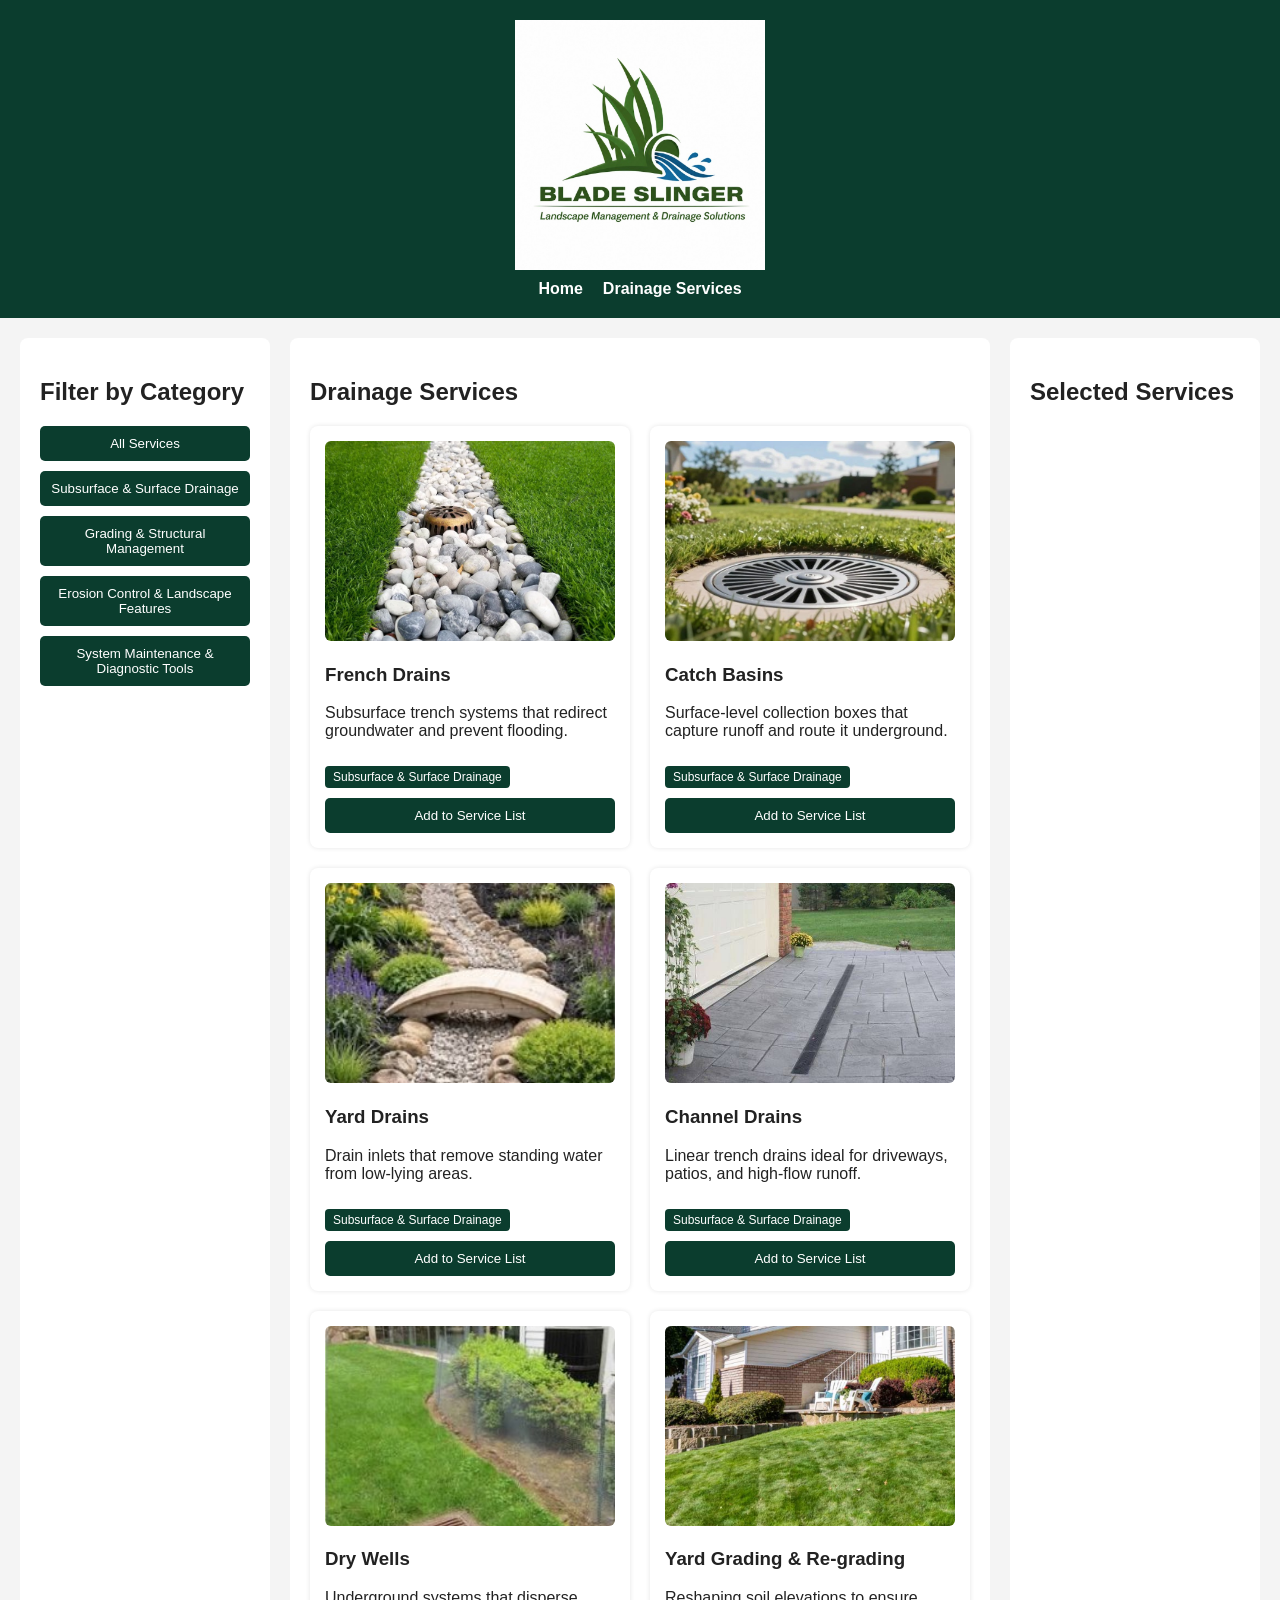
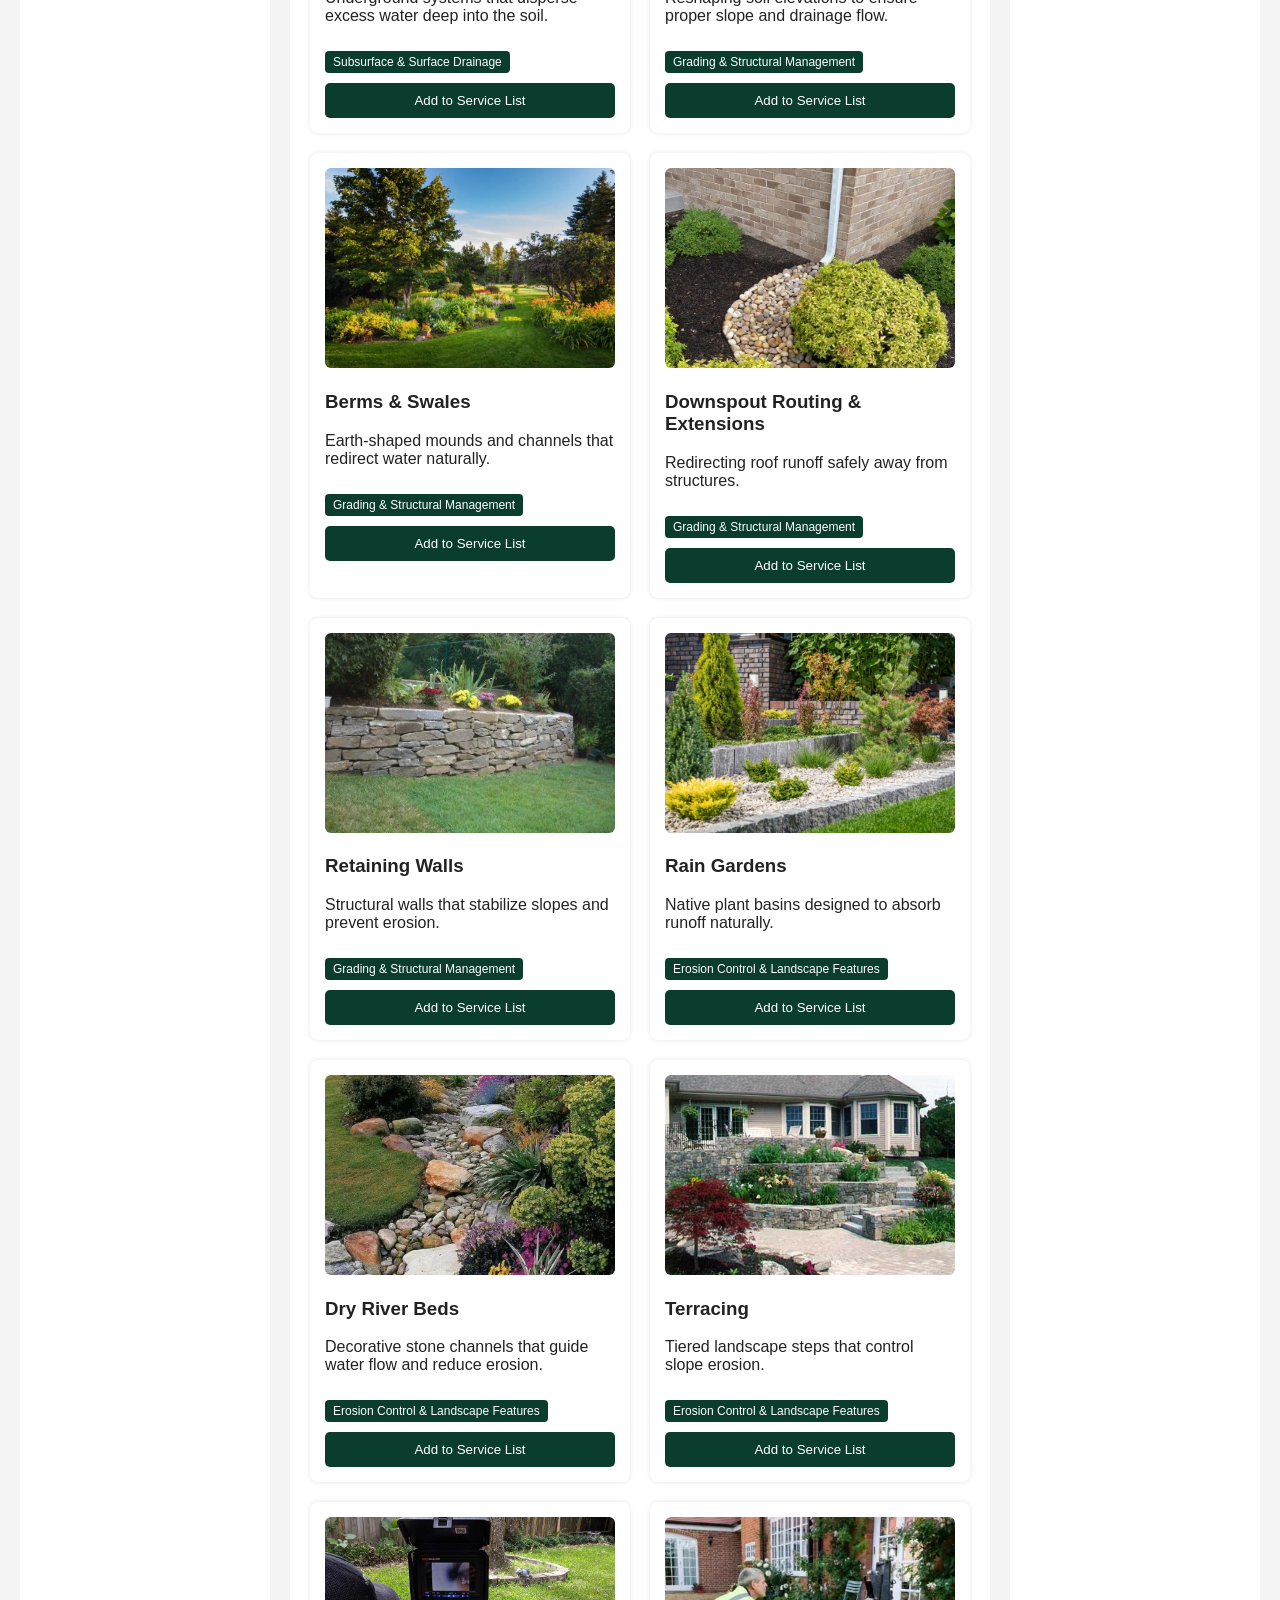
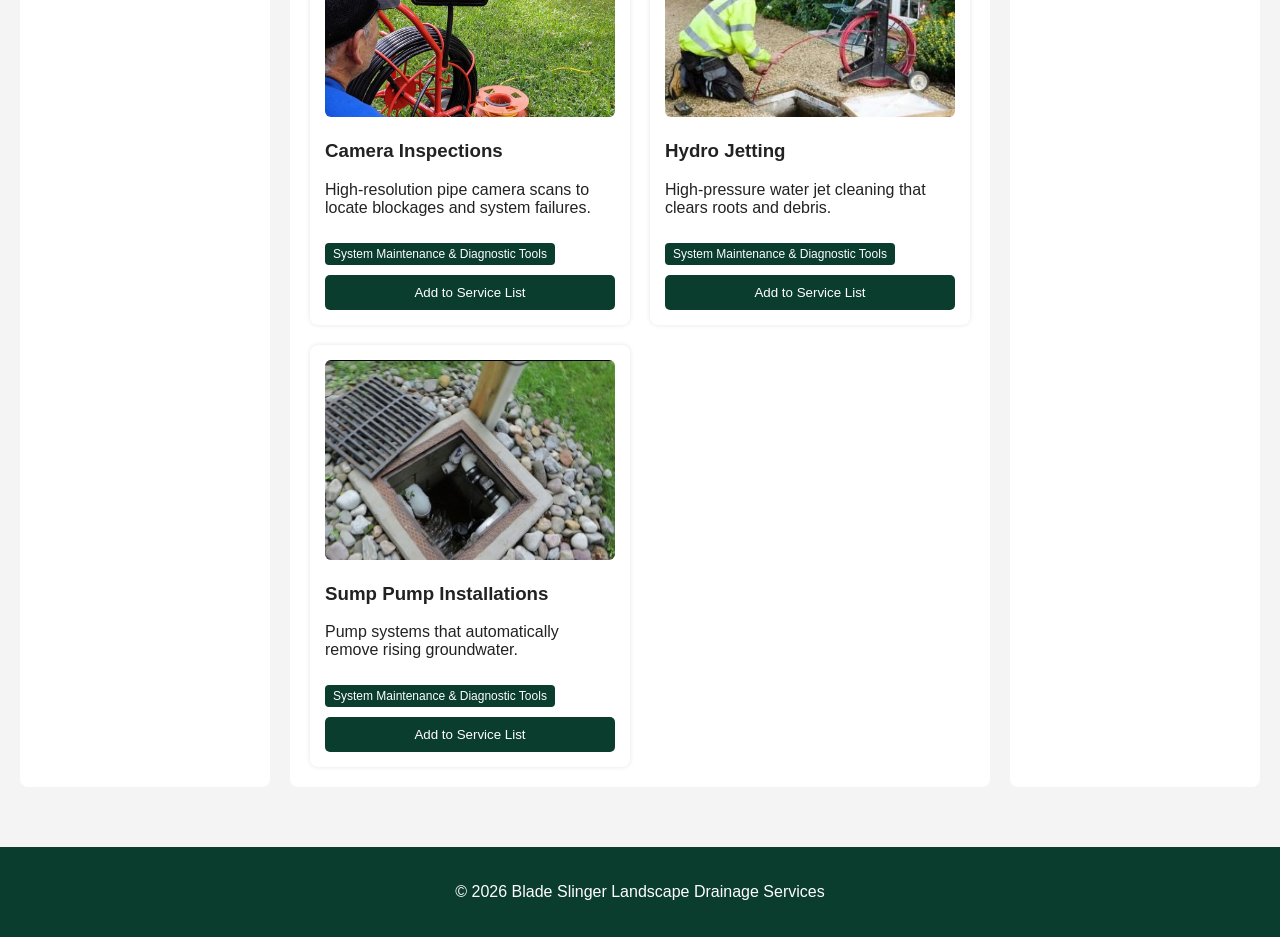
==== catalog.html @ a4fab601 "Initial Commit - Dynamic Engine" ====
<!DOCTYPE html>
<html lang="en">
<head>
  <meta charset="UTF-8" />
  <title>Drainage Service Catalog</title>
  <link rel="stylesheet" href="styles.css" />
</head>

<body>

<header class="site-header">
  <div class="header-center">
    <img src="assets/images/logo.jpg" alt="Blade Slinger Logo" class="site-logo">

    <nav class="site-nav">
      <a href="index.html">Home</a>
      <a href="catalog.html">Drainage Services</a>
    </nav>
  </div>
</header>

  <main class="catalog-layout">

    <aside class="filters">
      <h2>Filter by Category</h2>
      <button class="filter-button" data-category="All">All Services</button>
      <button class="filter-button" data-category="Subsurface & Surface Drainage">Subsurface & Surface Drainage</button>
      <button class="filter-button" data-category="Grading & Structural Management">Grading & Structural Management</button>
      <button class="filter-button" data-category="Erosion Control & Landscape Features">Erosion Control & Landscape Features</button>
      <button class="filter-button" data-category="System Maintenance & Diagnostic Tools">System Maintenance & Diagnostic Tools</button>
    </aside>

    <section class="grid-section">
      <h2>Drainage Services</h2>
      <div id="product-grid"></div>
    </section>

    <aside class="cart">
      <h2>Selected Services</h2>
      <ul id="cart-list"></ul>
    </aside>

  </main>

  <footer class="site-footer">
    <p>&copy; 2026 Blade Slinger Landscape Drainage Services</p>
  </footer>

  <script src="app.js"></script>
</body>
</html>
---- styles.css ----
/* -----------------------------------
   GLOBAL STYLES
----------------------------------- */

body {
  margin: 0;
  font-family: Arial, sans-serif;
  background: #f4f4f4;
  color: #222;
}

a {
  text-decoration: none;
  color: inherit;
}

/* -----------------------------------
   HEADER WITH CENTERED LOGO
----------------------------------- */

/* HEADER WITH CENTERED LOGO + NAV UNDER IT */
.site-header {
  background: #0b3d2e;
  padding: 20px 0;
  display: flex;
  justify-content: center;
  align-items: center;
}

.header-center {
  display: flex;
  flex-direction: column;   /* stack logo + nav vertically */
  justify-content: center;
  align-items: center;
  width: 100%;
}

.site-logo {
  height: 250px;
  width: auto;
  margin-bottom: 10px;      /* space between logo and nav */
}

/* NAVIGATION CENTERED UNDER LOGO */
.site-nav {
  display: flex;
  gap: 20px;
}

.site-nav a,
.cart-badge {
  color: white;
  font-weight: bold;
}


/* -----------------------------------
   HERO SECTION (HOME PAGE)
----------------------------------- */

.hero {
  padding: 80px 20px;
  text-align: center;
  background: #e8f5e9;
}

.hero h2 {
  margin-bottom: 10px;
}

.hero-btn {
  display: inline-block;
  margin-top: 20px;
  padding: 12px 25px;
  background: #0b3d2e;
  color: white;
  border-radius: 5px;
}

/* -----------------------------------
   CATALOG LAYOUT
----------------------------------- */

.catalog-layout {
  display: grid;
  grid-template-columns: 250px 1fr 250px;
  gap: 20px;
  padding: 20px;
}

/* FILTER PANEL */

.filters {
  background: white;
  padding: 20px;
  border-radius: 8px;
}

.filter-button {
  width: 100%;
  padding: 10px;
  margin-bottom: 10px;
  background: #0b3d2e;
  color: white;
  border: none;
  border-radius: 5px;
  cursor: pointer;
}

/* PRODUCT GRID */

.grid-section {
  background: white;
  padding: 20px;
  border-radius: 8px;
}

#product-grid {
  display: grid;
  grid-template-columns: repeat(auto-fill, minmax(260px, 1fr));
  gap: 20px;
}

/* SERVICE CARDS */

.service-card {
  background: #ffffff;
  border-radius: 8px;
  padding: 15px;
  box-shadow: 0 0 5px rgba(0,0,0,0.1);
}

/* FORCE ALL IMAGES SAME SIZE */
.service-card img {
  width: 100%;
  height: 200px;      /* adjust height here */
  object-fit: cover;  /* keeps images from stretching */
  border-radius: 6px;
}

.category-tag {
  display: inline-block;
  margin-top: 10px;
  padding: 4px 8px;
  background: #0b3d2e;
  color: white;
  border-radius: 4px;
  font-size: 12px;
}

.service-card button {
  margin-top: 10px;
  padding: 10px;
  width: 100%;
  background: #0b3d2e;
  color: white;
  border: none;
  border-radius: 5px;
  cursor: pointer;
}

/* -----------------------------------
   CART PANEL
----------------------------------- */

.cart {
  background: white;
  padding: 20px;
  border-radius: 8px;
}

.cart ul {
  padding-left: 20px;
}

/* -----------------------------------
   FOOTER
----------------------------------- */

.site-footer {
  text-align: center;
  padding: 20px;
  background: #0b3d2e;
  color: white;
  margin-top: 40px;
}
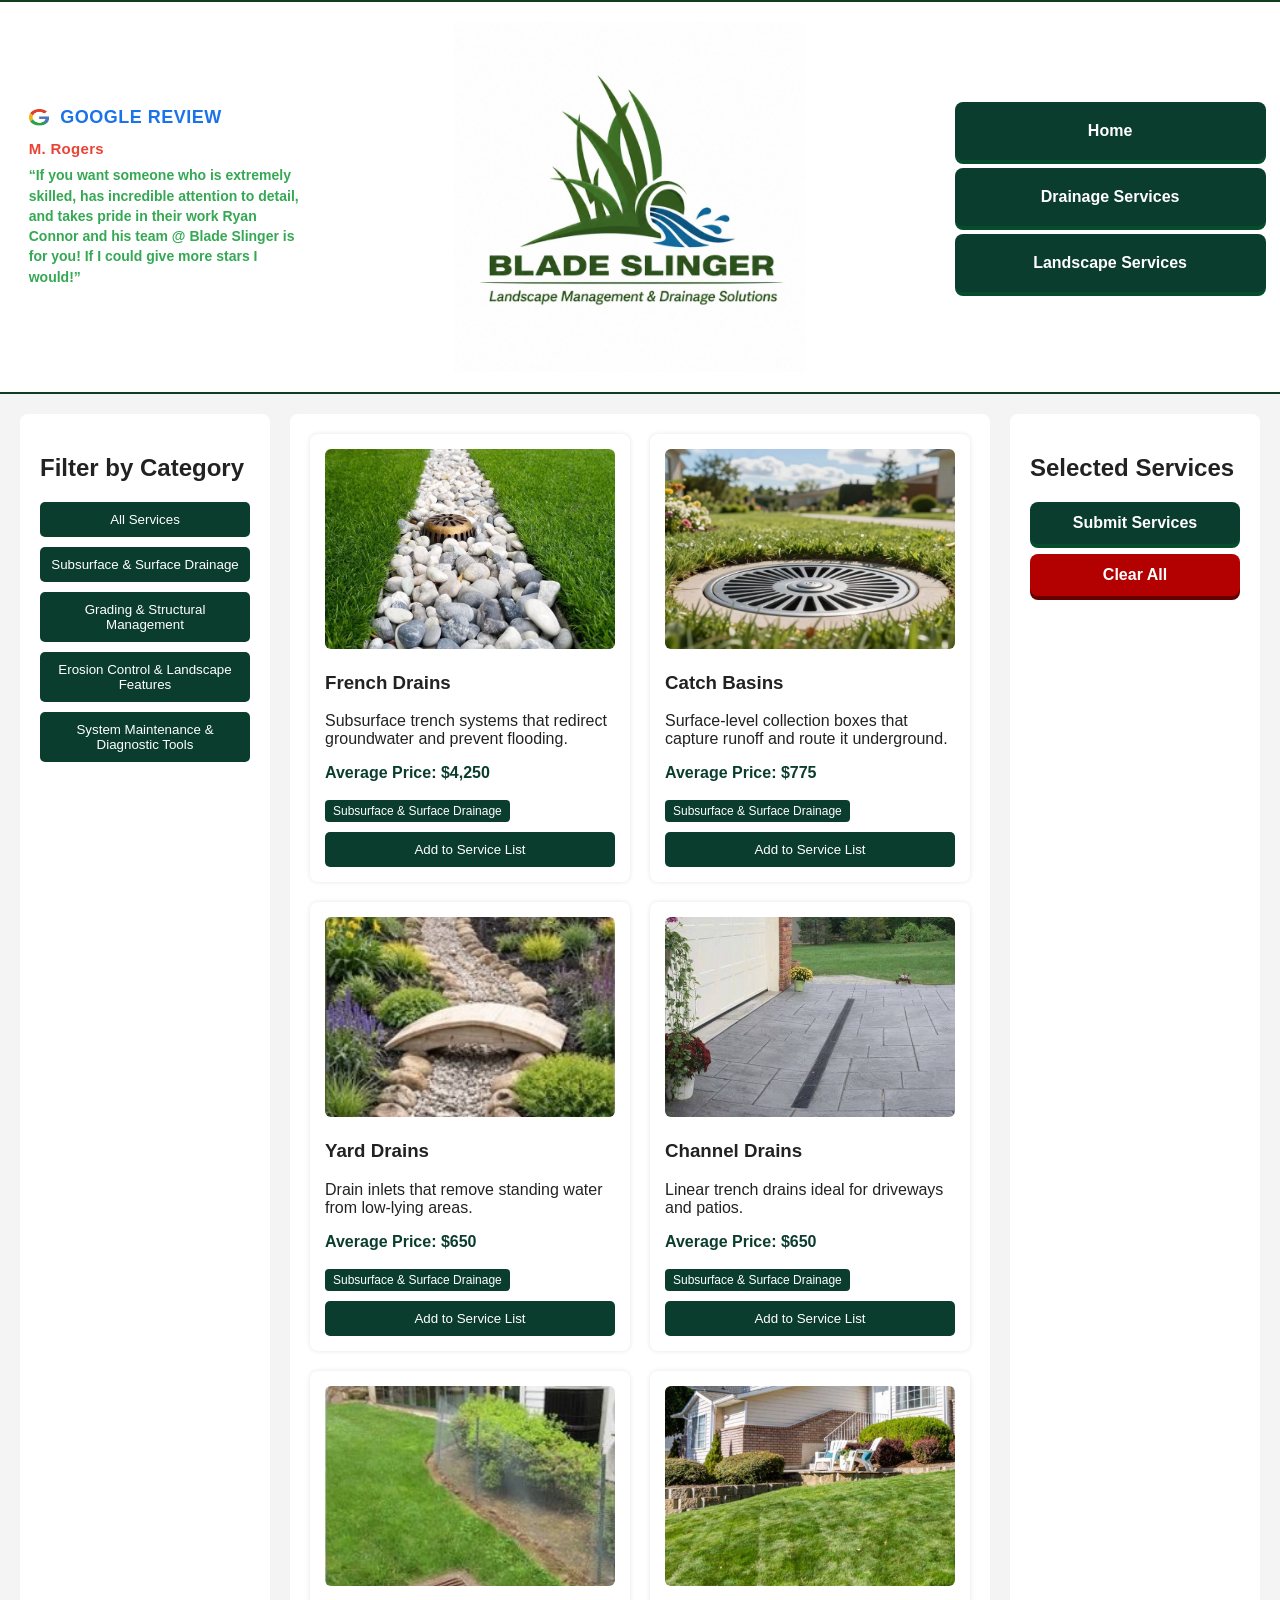
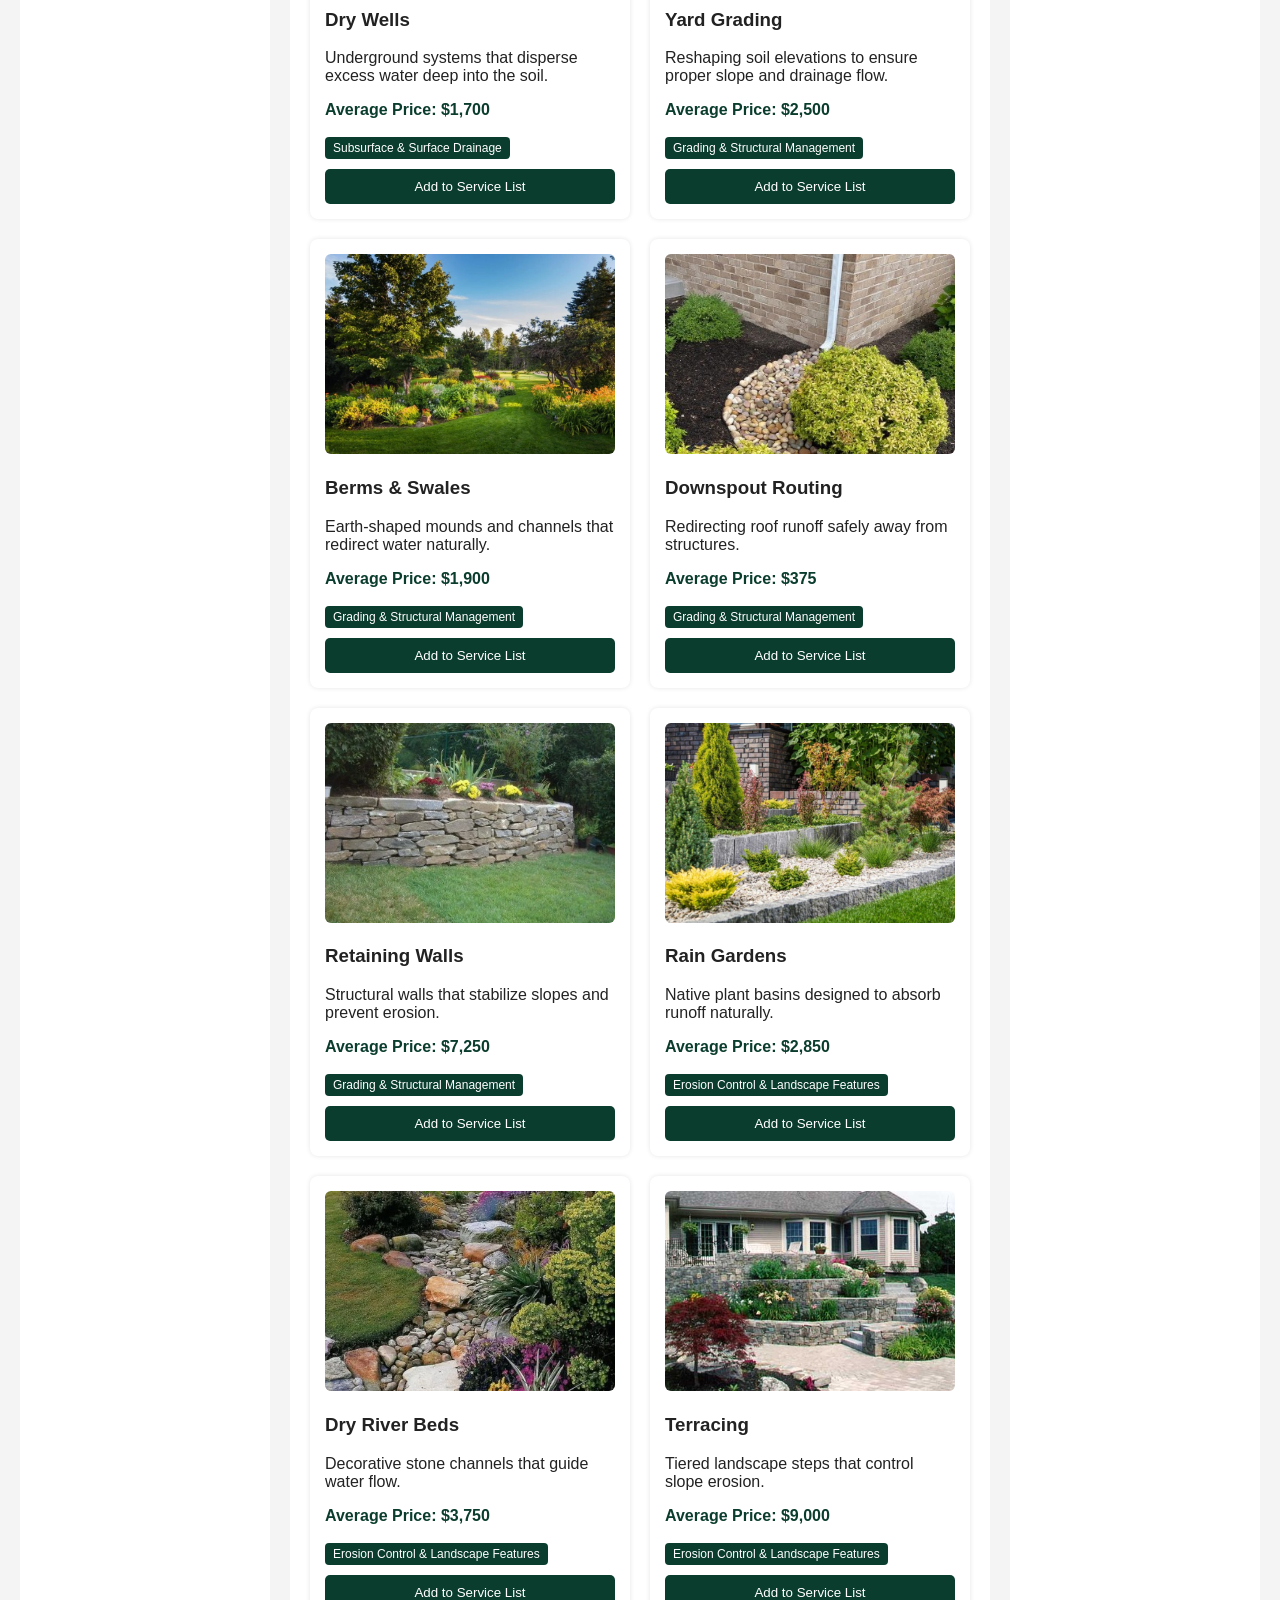
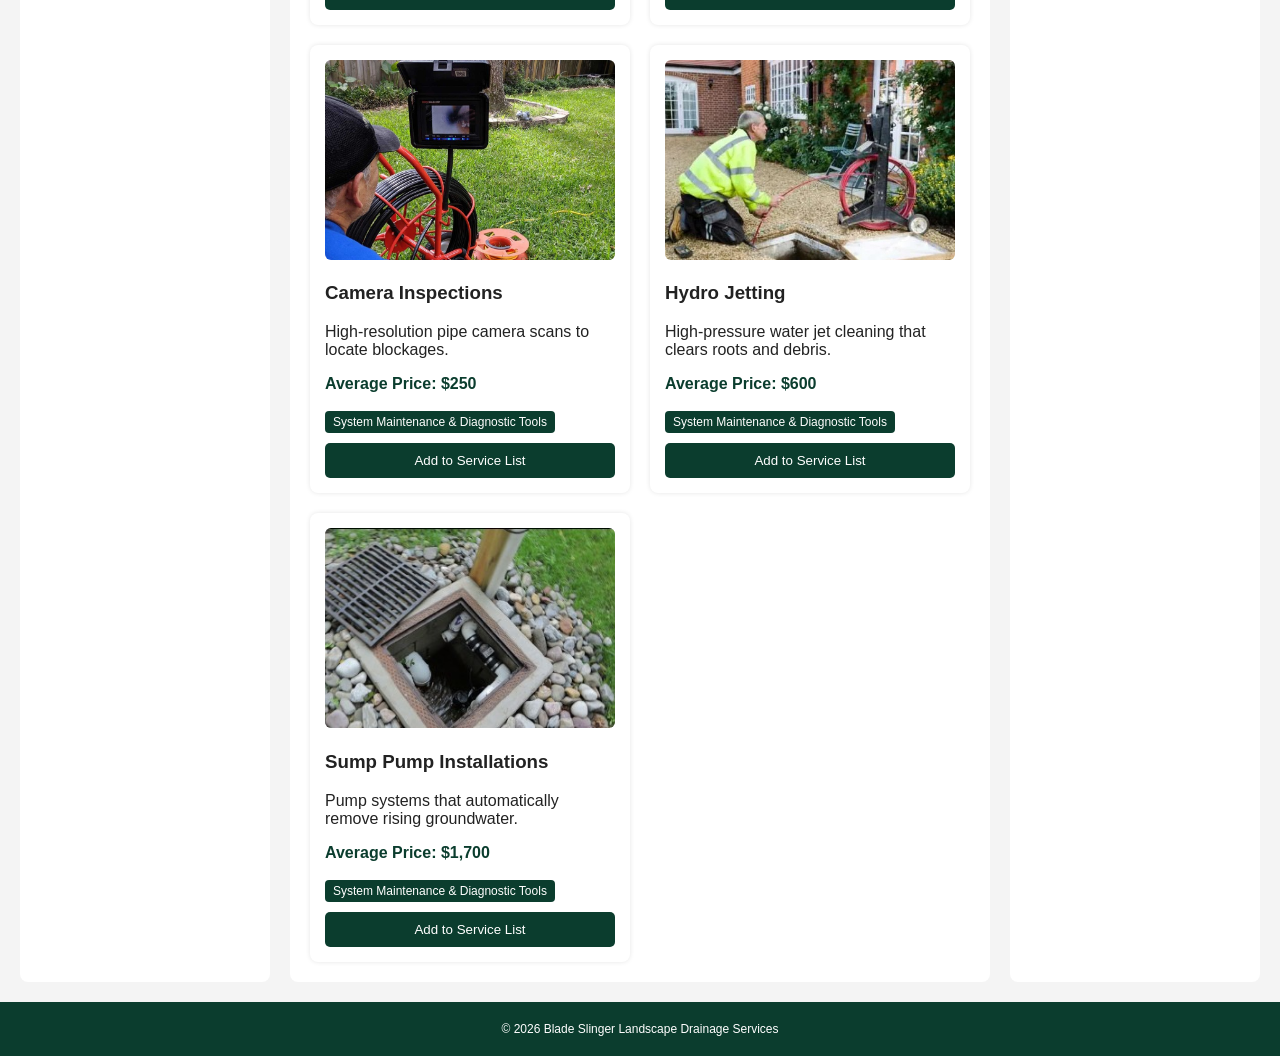
==== commit 8513d3ba: "Modified Header Format & PopUp Message in script.js" ====
--- a/catalog.html
+++ b/catalog.html
@@ -1,51 +1,79 @@
 <!DOCTYPE html>
 <html lang="en">
 <head>
-  <meta charset="UTF-8" />
-  <title>Drainage Service Catalog</title>
-  <link rel="stylesheet" href="styles.css" />
+  <meta charset="UTF-8">
+  <title>Drainage Services</title>
+  <link rel="stylesheet" href="styles.css">
 </head>
 
 <body>
 
 <header class="site-header">
   <div class="header-center">
-    <img src="assets/images/logo.jpg" alt="Blade Slinger Logo" class="site-logo">
 
-    <nav class="site-nav">
+    <div class="header-left">
+      <div class="review-block">
+        <div class="review-title">
+          <img src="assets/images/google-logo-icon.jpg" class="google-icon">
+          Google Review
+        </div>
+
+        <div class="review-author-title">M. Rogers</div>
+
+        <div class="review-body">
+          “If you want someone who is extremely skilled, has incredible attention to detail, and takes pride in their work Ryan Connor and his team @ Blade Slinger is for you!
+          If I could give more stars I would!”
+        </div>
+      </div>
+    </div>
+
+    <div class="header-middle">
+      <img src="assets/images/logo.jpg" alt="Blade Slinger Logo" class="site-logo">
+    </div>
+
+    <nav class="site-nav header-right">
       <a href="index.html">Home</a>
       <a href="catalog.html">Drainage Services</a>
+      <a href="catalog2.html">Landscape Services</a>
     </nav>
+
   </div>
 </header>
 
-  <main class="catalog-layout">
 
-    <aside class="filters">
-      <h2>Filter by Category</h2>
-      <button class="filter-button" data-category="All">All Services</button>
-      <button class="filter-button" data-category="Subsurface & Surface Drainage">Subsurface & Surface Drainage</button>
-      <button class="filter-button" data-category="Grading & Structural Management">Grading & Structural Management</button>
-      <button class="filter-button" data-category="Erosion Control & Landscape Features">Erosion Control & Landscape Features</button>
-      <button class="filter-button" data-category="System Maintenance & Diagnostic Tools">System Maintenance & Diagnostic Tools</button>
-    </aside>
+<!-- MAIN LAYOUT -->
+<main class="catalog-layout">
 
-    <section class="grid-section">
-      <h2>Drainage Services</h2>
-      <div id="product-grid"></div>
-    </section>
+  <!-- FILTERS -->
+  <aside class="filters">
+    <h2>Filter by Category</h2>
+    <button class="filter-button" data-category="All">All Services</button>
+    <button class="filter-button" data-category="Subsurface & Surface Drainage">Subsurface & Surface Drainage</button>
+    <button class="filter-button" data-category="Grading & Structural Management">Grading & Structural Management</button>
+    <button class="filter-button" data-category="Erosion Control & Landscape Features">Erosion Control & Landscape Features</button>
+    <button class="filter-button" data-category="System Maintenance & Diagnostic Tools">System Maintenance & Diagnostic Tools</button>
+  </aside>
 
-    <aside class="cart">
-      <h2>Selected Services</h2>
-      <ul id="cart-list"></ul>
-    </aside>
+  <!-- PRODUCT GRID -->
+  <section class="grid-section">
+    <div id="product-grid"></div>
+  </section>
 
-  </main>
+  <!-- CART -->
+  <aside class="cart">
+    <h2>Selected Services</h2>
+    <ul id="cart-list"></ul>
 
-  <footer class="site-footer">
-    <p>&copy; 2026 Blade Slinger Landscape Drainage Services</p>
-  </footer>
+    <button id="submit-services" class="submit-btn">Submit Services</button>
+    <button id="delete-services" class="delete-btn">Clear All</button>
+  </aside>
 
-  <script src="app.js"></script>
+</main>
+
+<footer class="site-footer">
+  <p>&copy; 2026 Blade Slinger Landscape Drainage Services</p>
+</footer>
+
+<script src="app.js"></script>
 </body>
 </html>
--- a/styles.css
+++ b/styles.css
@@ -1,7 +1,6 @@
-/* -----------------------------------
-   GLOBAL STYLES
------------------------------------ */
-
+/* ================================
+   GLOBAL
+================================ */
 body {
   margin: 0;
   font-family: Arial, sans-serif;
@@ -14,73 +13,242 @@
   color: inherit;
 }
 
-/* -----------------------------------
-   HEADER WITH CENTERED LOGO
------------------------------------ */
-
-/* HEADER WITH CENTERED LOGO + NAV UNDER IT */
+/* ================================
+   HEADER
+================================ */
+
 .site-header {
-  background: #0b3d2e;
+  background: white;
   padding: 20px 0;
+  border-top: 2px solid #0f3d1e;
+  border-bottom: 2px solid #0f3d1e;
+  width:100%
+}
+
+/* 3‑column layout */
+.header-center {
+  display: flex;
+  justify-content: space-between;
+  align-items: center;
+  width: 100%;
+}
+
+/* ================================
+   LEFT — REVIEW BLOCK
+================================ */
+.header-left {
+  flex: 1.4;
+  display: flex;
+  justify-content:flex-end;
+}
+
+.review-block {
+  max-width: 275px;
+  display: flex;
+  flex-direction: column;
+  gap: 8px;
+}
+
+/* GOOGLE REVIEW STYLE */
+.review-title {
+  font-family: "Roboto", Arial, sans-serif;   /* Google’s signature font */
+  font-size: 18px;
+  font-weight: 900;
+  color: #1a73e8;                             /* Google blue */
+  letter-spacing: 0.5px;
+  text-transform: uppercase;
+  margin-bottom: 4px;
+}
+
+.google-icon {
+  height: 20px;
+  width: 20px;
+  margin-right: 6px;
+  vertical-align: middle;
+}
+
+.review-author {
+  font-family: "Roboto", Arial, sans-serif;
+  font-size: 16px;
+  font-weight: 700;
+  color: #202124;                             
+  margin-bottom: 6px;
+}
+
+.review-author-title {
+  font-family: "Roboto", Arial, sans-serif;
+  font-size: 15px;
+  font-weight: 900;
+  color: #EA4335; /
+  margin-bottom: 6px;
+  letter-spacing: 0.3px;
+}
+
+.review-body {
+  font-family: "Roboto", Arial, sans-serif;
+  font-size: 14px;
+  font-weight: 600;                           
+  line-height: 1.45;
+  color: #34a853;                             
+  max-width: 400px;
+}
+
+
+/* ================================
+   CENTER — LOGO
+================================ */
+.header-middle {
+  flex: 3;
   display: flex;
   justify-content: center;
-  align-items: center;
-}
-
-.header-center {
-  display: flex;
-  flex-direction: column;   /* stack logo + nav vertically */
+}
+
+.site-logo {
+  height: 350px;
+  width: auto;
+}
+
+/* ================================
+   RIGHT — NAVIGATION
+================================ */
+.header-right {
+  flex: 1.5;
+  display: flex;
+  justify-content: flex-end;
+}
+
+.site-nav {
+  display: flex;
+  flex-direction: column;
+  gap: 8px;
+}
+
+.site-nav a {
+  padding: 20px 18px;
+  background: #0b3d2e;
+  color: white;
+  border-radius: 8px;
+  font-weight: bold;
+  text-decoration: none;
+  box-shadow: 0 4px 0 #064d2e;
+  width: 275px;
+  text-align: center;
+  transition: 0.1s ease-in-out;
+}
+
+.site-nav a:active {
+  transform: translateY(3px);
+  box-shadow: 0 1px 0 #064d2e;
+}
+
+/* CONTACT PAGE HEADER */
+.contact-header {
+  display: flex;
+  flex-direction: column;
+  align-items: center;
+  gap: 15px;
+}
+
+/* Home button on contact page */
+.contact-home-btn {
+  padding: 12px 20px;
+  background: #0b3d2e;
+  color: white;
+  border-radius: 8px;
+  font-weight: bold;
+  text-decoration: none;
+  box-shadow: 0 4px 0 #064d2e;
+  transition: 0.1s ease-in-out;
+}
+
+.contact-home-btn:active {
+  transform: translateY(3px);
+  box-shadow: 0 1px 0 #064d2e;
+}
+
+/* CONTACT PAGE HEADER — centered logo + borders */
+.contact-header {
+  border-top: 2px solid #0f3d1e;
+  border-bottom: 2px solid #0f3d1e;
+  padding: 20px 0;
+  background: white;
+}
+
+.contact-header .header-center {
+  display: flex;
   justify-content: center;
   align-items: center;
-  width: 100%;
-}
-
-.site-logo {
-  height: 250px;
-  width: auto;
-  margin-bottom: 10px;      /* space between logo and nav */
-}
-
-/* NAVIGATION CENTERED UNDER LOGO */
-.site-nav {
-  display: flex;
-  gap: 20px;
-}
-
-.site-nav a,
-.cart-badge {
-  color: white;
-  font-weight: bold;
-}
-
-
-/* -----------------------------------
-   HERO SECTION (HOME PAGE)
------------------------------------ */
-
+}
+
+/* CONTACT PAGE FOOTER — return home button */
+.contact-footer {
+  display: flex;
+  flex-direction: column;
+  align-items: center;
+  gap: 10px;
+}
+
+.return-home-btn {
+  padding: 10px 20px;
+  background: white;
+  color: #0b3d2e;
+  border-radius: 8px;
+  font-weight: bold;
+  text-decoration: none;
+  box-shadow: 0 4px 0 #064d2e;
+  transition: 0.1s ease-in-out;
+}
+
+.return-home-btn:active {
+  transform: translateY(3px);
+  box-shadow: 0 1px 0 #064d2e;
+}
+
+/* ================================
+   HERO
+================================ */
 .hero {
-  padding: 80px 20px;
-  text-align: center;
-  background: #e8f5e9;
+  max-width: 100%;
+  height: 90vh;
+  background-image: url("assets/images/hero-photo.png");
+  background-size: cover;
+  background-position: center;
+  background-repeat: no-repeat;
+
+  display: flex;
+  align-items: center;
+  padding-left: 60px;
+  color: white;
+  text-shadow: 0 2px 6px rgba(0,0,0,0.6);
+}
+
+.hero-content {
+  max-width: 100%;
 }
 
 .hero h2 {
-  margin-bottom: 10px;
+  font-size: 42px;
+  margin-bottom: 15px;
+}
+
+.hero p {
+  font-size: 20px;
+  margin-bottom: 20px;
 }
 
 .hero-btn {
   display: inline-block;
-  margin-top: 20px;
   padding: 12px 25px;
   background: #0b3d2e;
   color: white;
   border-radius: 5px;
-}
-
-/* -----------------------------------
+  font-weight: bold;
+  box-shadow: 0 4px 0 #064d2e;
+}
+
+/* ================================
    CATALOG LAYOUT
------------------------------------ */
-
+================================ */
 .catalog-layout {
   display: grid;
   grid-template-columns: 250px 1fr 250px;
@@ -88,9 +256,9 @@
   padding: 20px;
 }
 
-/* FILTER PANEL */
-
-.filters {
+.filters,
+.cart,
+.grid-section {
   background: white;
   padding: 20px;
   border-radius: 8px;
@@ -108,33 +276,23 @@
 }
 
 /* PRODUCT GRID */
-
-.grid-section {
-  background: white;
-  padding: 20px;
-  border-radius: 8px;
-}
-
 #product-grid {
   display: grid;
   grid-template-columns: repeat(auto-fill, minmax(260px, 1fr));
   gap: 20px;
 }
 
-/* SERVICE CARDS */
-
 .service-card {
   background: #ffffff;
   border-radius: 8px;
   padding: 15px;
-  box-shadow: 0 0 5px rgba(0,0,0,0.1);
-}
-
-/* FORCE ALL IMAGES SAME SIZE */
+  box-shadow: 0 0 5px rgba(0, 0, 0, 0.1);
+}
+
 .service-card img {
   width: 100%;
-  height: 200px;      /* adjust height here */
-  object-fit: cover;  /* keeps images from stretching */
+  height: 200px;
+  object-fit: cover;
   border-radius: 6px;
 }
 
@@ -159,28 +317,149 @@
   cursor: pointer;
 }
 
-/* -----------------------------------
-   CART PANEL
------------------------------------ */
-
-.cart {
+.price-tag {
+  font-weight: bold;
+  color: #0b3d2e;
+  margin: 8px 0;
+}
+
+/* ================================
+   SUBMIT & DELETE BUTTONS
+================================ */
+.submit-btn,
+.delete-btn {
+  width: 100%;
+  padding: 12px;
+  font-size: 16px;
+  font-weight: bold;
+  border-radius: 8px;
+  border: none;
+  cursor: pointer;
+  color: white;
+  box-shadow: 0 4px 0 #064d2e;
+  transition: all 0.1s ease-in-out;
+  margin-bottom: 10px;
+}
+
+.submit-btn {
+  background: #0b3d2e;
+}
+
+.delete-btn {
+  background: #b30000;
+  box-shadow: 0 4px 0 #660000;
+}
+
+.submit-btn:active,
+.delete-btn:active {
+  transform: translateY(3px);
+  box-shadow: 0 1px 0 rgba(0, 0, 0, 0.3);
+}
+
+.cart button:last-child {
+  margin-bottom: 0;
+}
+
+/* ================================
+   CONTACT PAGE
+================================ */
+.contact-container {
+  max-width: 600px;
+  margin: 40px auto;
   background: white;
-  padding: 20px;
-  border-radius: 8px;
-}
-
-.cart ul {
-  padding-left: 20px;
-}
-
-/* -----------------------------------
+  padding: 30px;
+  border-radius: 8px;
+}
+
+.contact-container input,
+.contact-container textarea {
+  width: 100%;
+  padding: 10px;
+  margin-bottom: 15px;
+  border-radius: 6px;
+  border: 1px solid #ccc;
+}
+
+/* Popup Background */
+.popup {
+  position: fixed;
+  top: 0;
+  left: 0;
+  width: 100%;
+  height: 100%;
+  background: rgba(0,0,0,0.55);
+  display: flex;
+  justify-content: center;
+  align-items: center;
+  z-index: 9999;
+}
+
+/* Hidden State */
+.hidden {
+  display: none;
+}
+
+/* Popup Box */
+.popup-content {
+  background: #ffffff;
+  padding: 25px 30px;
+  border-radius: 10px;
+  width: 90%;
+  max-width: 420px;
+  text-align: center;
+  box-shadow: 0 8px 20px rgba(0,0,0,0.2);
+  animation: fadeIn 0.3s ease-out;
+}
+
+/* Title */
+.popup-content h2 {
+  margin-bottom: 10px;
+  font-size: 1.4rem;
+  color: #0b3d2e;
+  font-weight: 700;
+}
+
+/* Body Text */
+.popup-content p {
+  font-size: 1rem;
+  color: #333;
+  margin-bottom: 20px;
+  line-height: 1.4;
+}
+
+/* Close Button */
+#close-popup {
+  padding: 10px 18px;
+  background: #0b3d2e;
+  color: #fff;
+  border: none;
+  border-radius: 6px;
+  cursor: pointer;
+  font-size: 1rem;
+  font-weight: 600;
+}
+
+#close-popup:hover {
+  background: #095c45;
+}
+
+/* Fade Animation */
+@keyframes fadeIn {
+  from { opacity: 0; transform: translateY(-10px); }
+  to { opacity: 1; transform: translateY(0); }
+}
+
+/* ================================
    FOOTER
------------------------------------ */
-
+================================ */
 .site-footer {
+  width: 100%;
+  background: #0b3d2e;
+  color: white;
   text-align: center;
-  padding: 20px;
-  background: #0b3d2e;
-  color: white;
-  margin-top: 40px;
-}
+  padding: 8px 0;
+  font-size: 12px;
+  margin: 0;
+  position: relative;
+  left: 0;
+}
